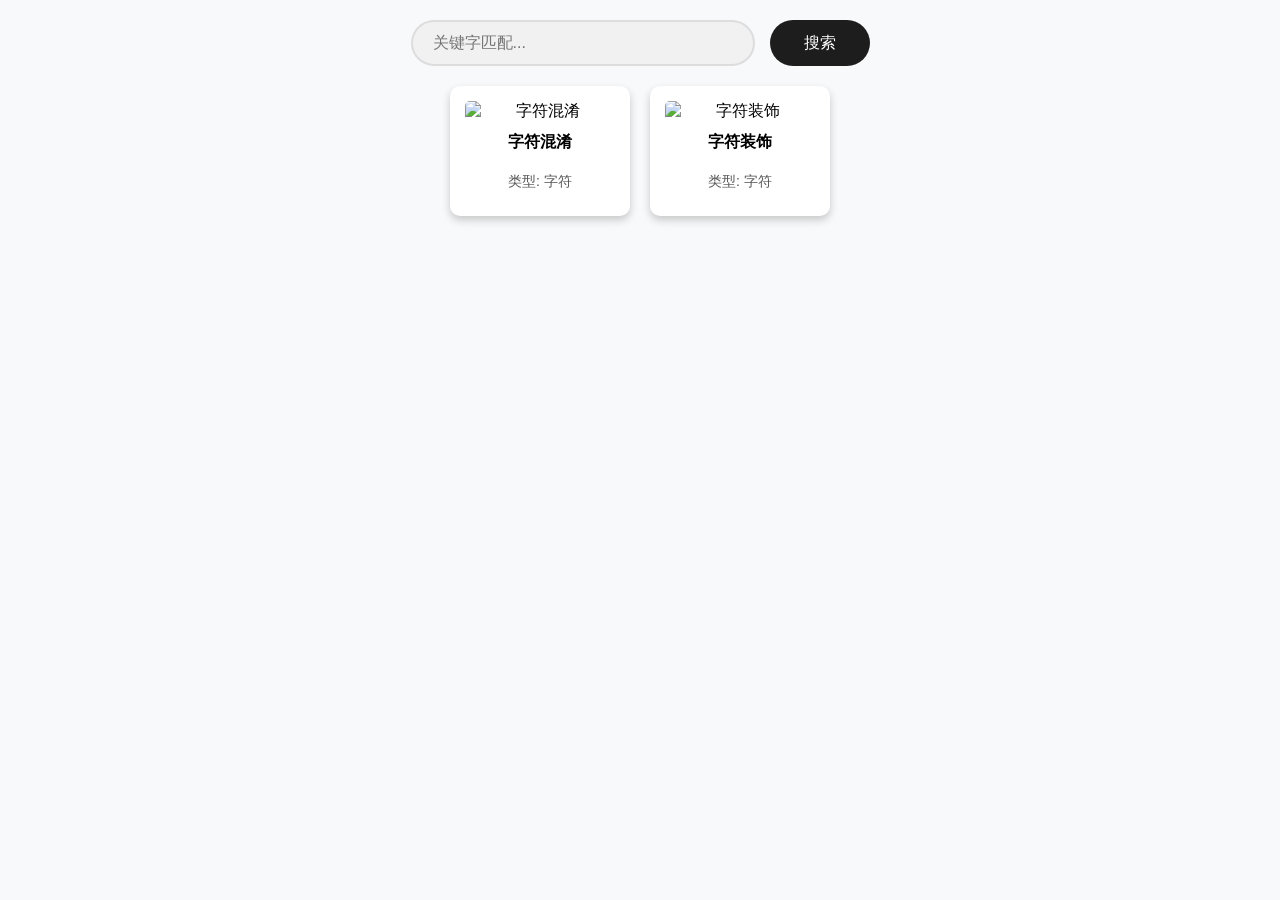
==== index.html @ b1c4e532 "Add files via upload" ====
<!DOCTYPE html>
<html lang="zh">
<head>
    <meta charset="UTF-8">
    <meta name="viewport" content="width=device-width, minimum-scale=1.0, maximum-scale=1.0">
    <link rel="shortcut icon" href="logo.jpg" type="image/jpeg">
    <title>图像处理工具</title>
    <link rel="stylesheet" href="styles.css">
</head>
<body>
    <div class="search-bar">
        <input type="text" id="search-input" placeholder="关键字匹配...">
        <button onclick="search()">搜索</button>
    </div>

    <div class="container" id="list"></div>

    <button id="load-more" onclick="loadMoreVideos()">查看更多</button>

    <script src="script.js"></script>
</body>
</html>
---- styles.css ----
body {
    font-family: Arial, sans-serif;
    background-color: #f8f9fa;
    text-align: center;
}

.search-bar {
    margin: 20px auto;
    display: flex;
    justify-content: center;
    flex-wrap: wrap; /* 允许在小屏时自动换行 */
    gap: 15px;
    max-width: 90vw; /* 避免超出屏幕 */
}

.search-bar input {
    flex: 1 1 30%;
    padding: 12px 20px;
    border: 2px solid #ddd;
    border-radius: 30px;
    font-size: 16px;
    outline: none;
    transition: all 0.3s ease;
    background-color: #f1f1f1;
    min-width: 50px;
    max-width: 300px;
}

.search-bar input:focus {
    border-color: #007bff;
    background-color: #fff;
    box-shadow: 0 0 8px rgba(0, 123, 255, 0.5);
}

.search-bar button {
    flex: 0 0 auto;
    padding: 12px 20px;
    border: none;
    background-color: #1d1d1d;
    color: white;
    border-radius: 30px;
    cursor: pointer;
    font-size: 16px;
    transition: all 0.3s ease;
    min-width: 100px;
    white-space: nowrap;
}


.search-bar button:hover {
    background-color: #252525;
    transform: scale(1.05);
}

.search-bar button:active {
    transform: scale(1);
}

.container {
    display: flex;
    justify-content: center;
    flex-wrap: wrap;
    gap: 20px;
    margin-top: 20px;
}

.video-card {
    width: 150px;
    background: white;
    border-radius: 10px;
    padding: 15px;
    box-shadow: 0 4px 8px rgba(0, 0, 0, 0.2);
    text-align: center;  
    display: flex;
    flex-direction: column;
    align-items: center;  
    justify-content: space-between;
    transition: transform 0.3s ease;
    cursor: pointer;
}

.video-card:hover {
    transform: translateY(-5px);
}

.video-card img {
    width: 100%; 
    height: auto;
    border-radius: 5px;
    cursor: pointer;
}

.video-card h3 {
    font-size: 16px;
    margin: 10px 0;
}

.video-card a {
    text-decoration: none;
    color: #007bff;
    font-weight: bold;
}

.video-card a:hover {
    text-decoration: underline;
}

.video-card p {
    font-size: 14px;
    color: #555;
    margin: 10px 0;
}

/* 查看更多按钮 */
#load-more {
    display: none;
    margin: 20px auto;
    padding: 12px 20px;
    border: none;
    background-color: #131313;
    color: white;
    border-radius: 30px;
    cursor: pointer;
    font-size: 16px;
    transition: all 0.3s ease;
}

#load-more:hover {
    background-color: #282828;
    transform: scale(1.05);
}

#load-more:active {
    transform: scale(1);
}
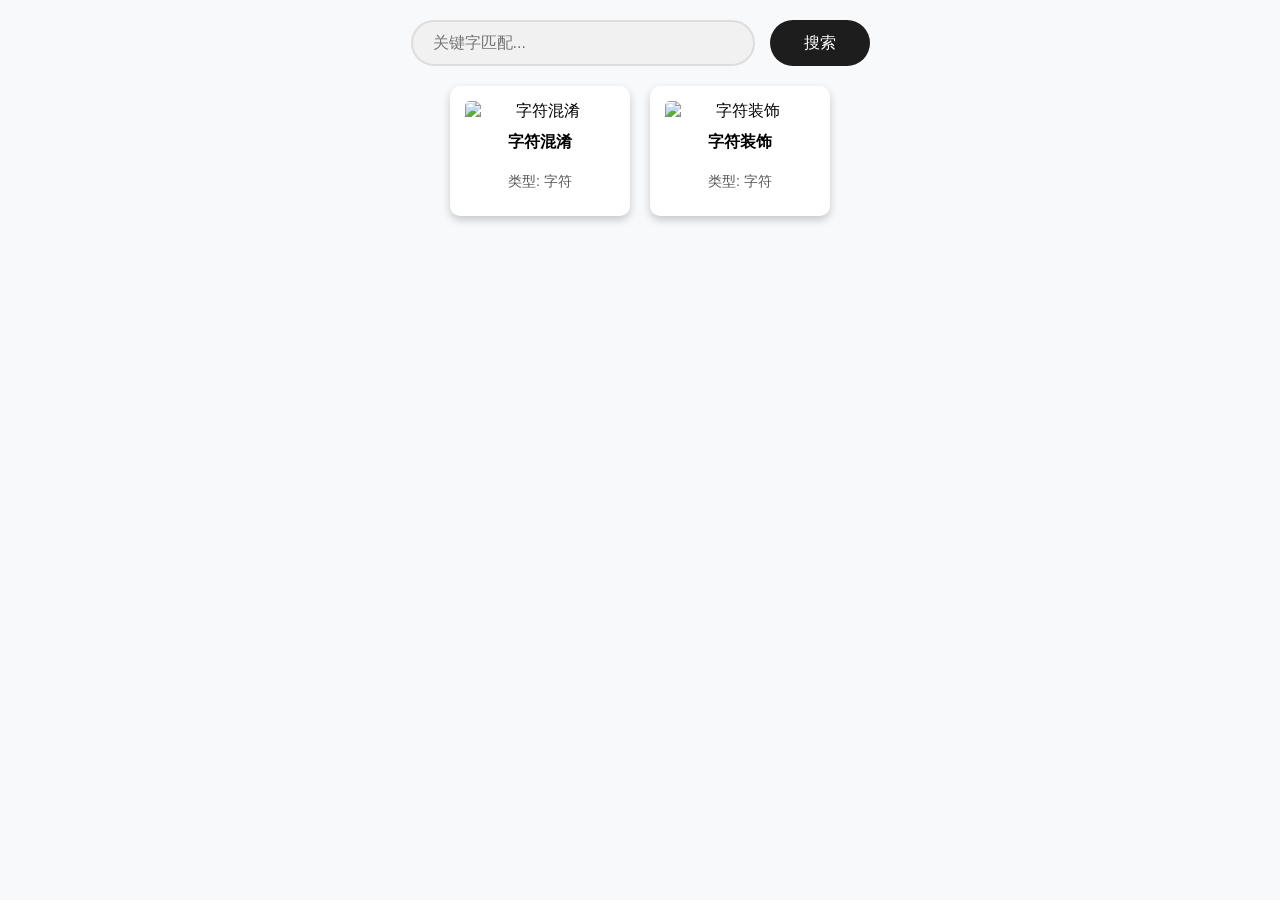
==== commit 623785ef: "Update index.html" ====
--- a/index.html
+++ b/index.html
@@ -4,7 +4,7 @@
     <meta charset="UTF-8">
     <meta name="viewport" content="width=device-width, minimum-scale=1.0, maximum-scale=1.0">
     <link rel="shortcut icon" href="logo.jpg" type="image/jpeg">
-    <title>图像处理工具</title>
+    <title>字符处理工具</title>
     <link rel="stylesheet" href="styles.css">
 </head>
 <body>
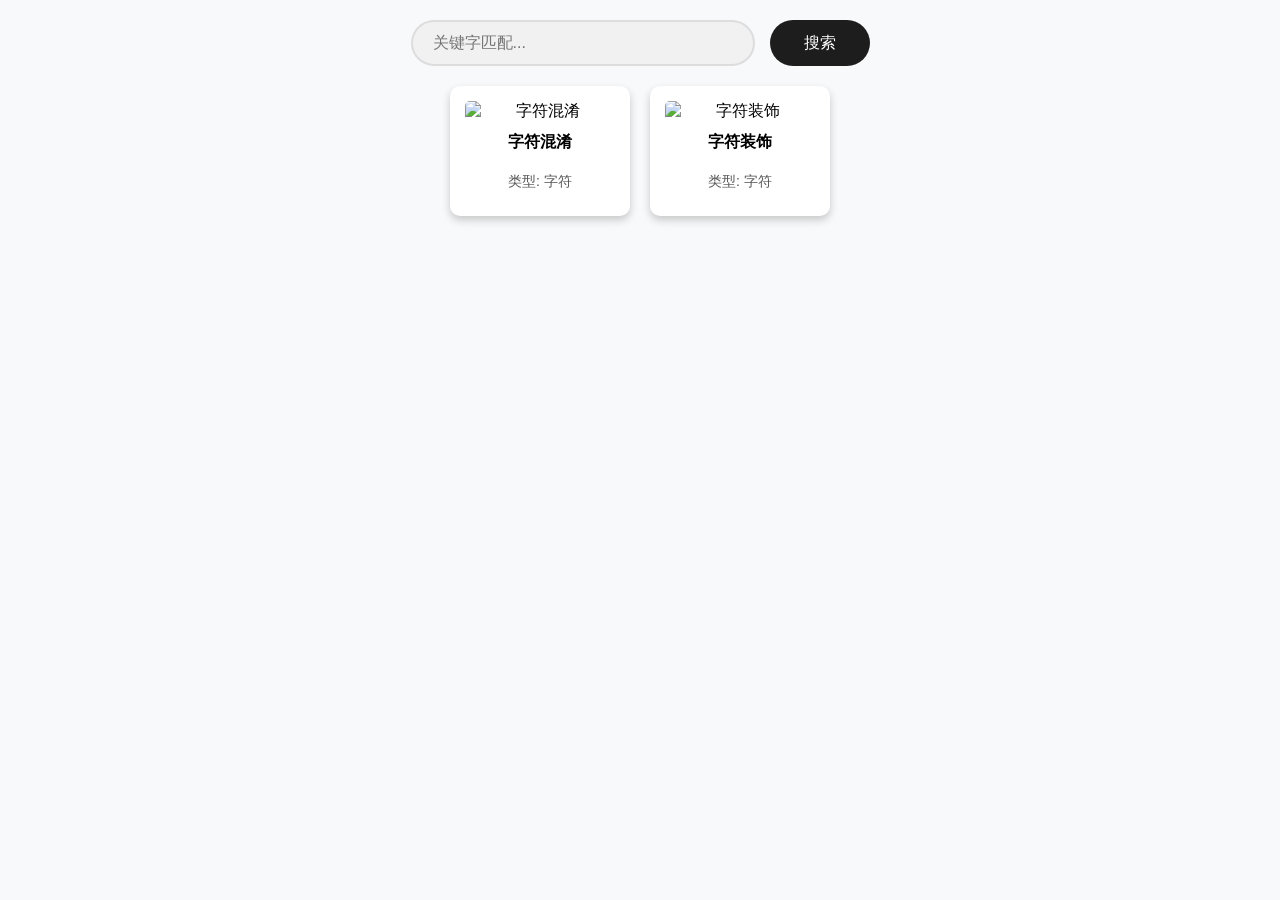
==== commit fc2582ba: "Update index.html" ====
--- a/index.html
+++ b/index.html
@@ -3,7 +3,7 @@
 <head>
     <meta charset="UTF-8">
     <meta name="viewport" content="width=device-width, minimum-scale=1.0, maximum-scale=1.0">
-    <link rel="shortcut icon" href="logo.jpg" type="image/jpeg">
+    <link rel="shortcut icon" href="https://2024-10-24.zip/images/char.jpg" type="image/jpeg">
     <title>字符处理工具</title>
     <link rel="stylesheet" href="styles.css">
 </head>
@@ -21,3 +21,4 @@
 </body>
 </html>
 
+
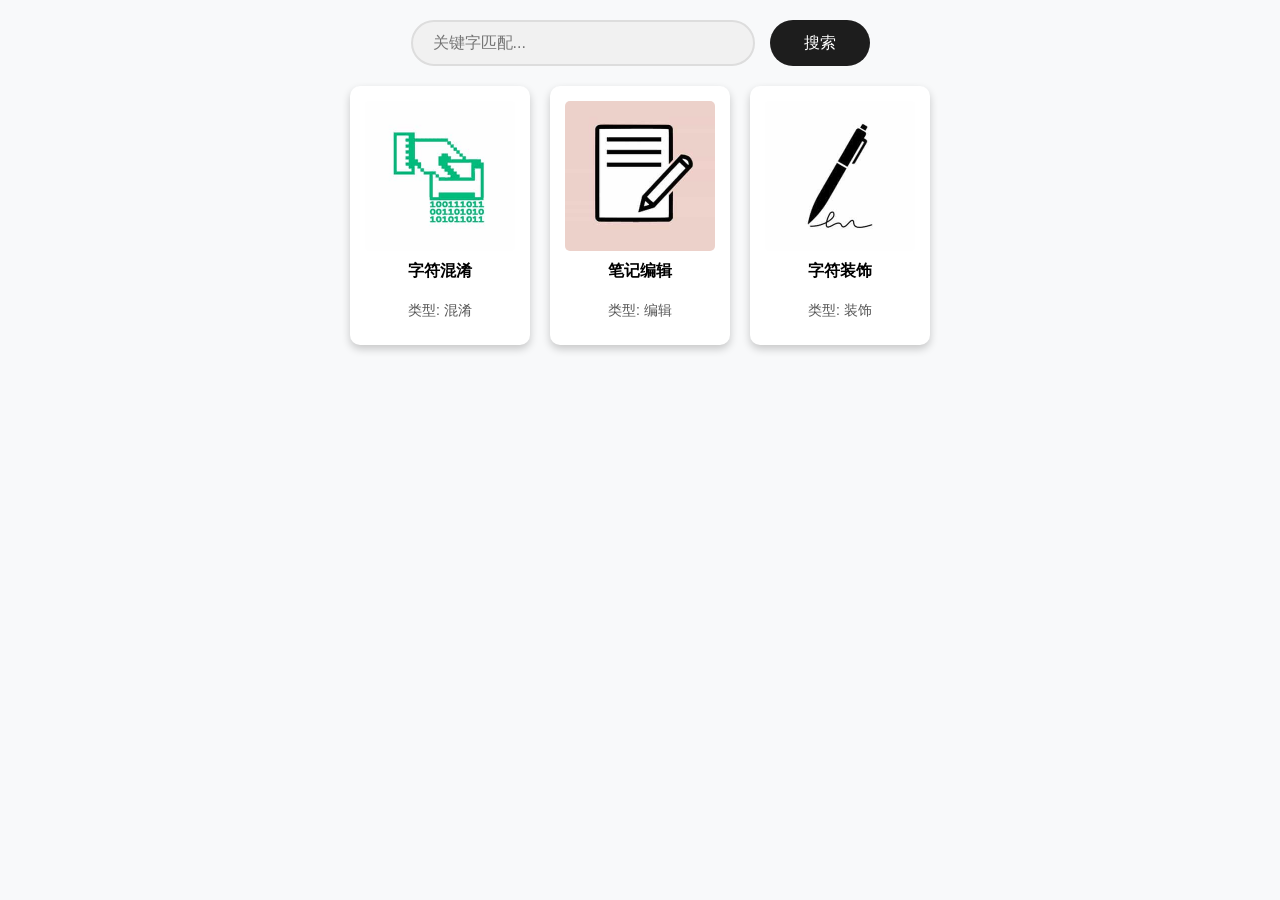
==== commit 9f485fe9: "Update index.html" ====
--- a/index.html
+++ b/index.html
@@ -4,7 +4,7 @@
     <meta charset="UTF-8">
     <meta name="viewport" content="width=device-width, minimum-scale=1.0, maximum-scale=1.0">
     <link rel="shortcut icon" href="https://2024-10-24.zip/images/char.jpg" type="image/jpeg">
-    <title>字符处理工具</title>
+    <title>字符工具</title>
     <link rel="stylesheet" href="styles.css">
 </head>
 <body>
@@ -22,3 +22,4 @@
 </html>
 
 
+
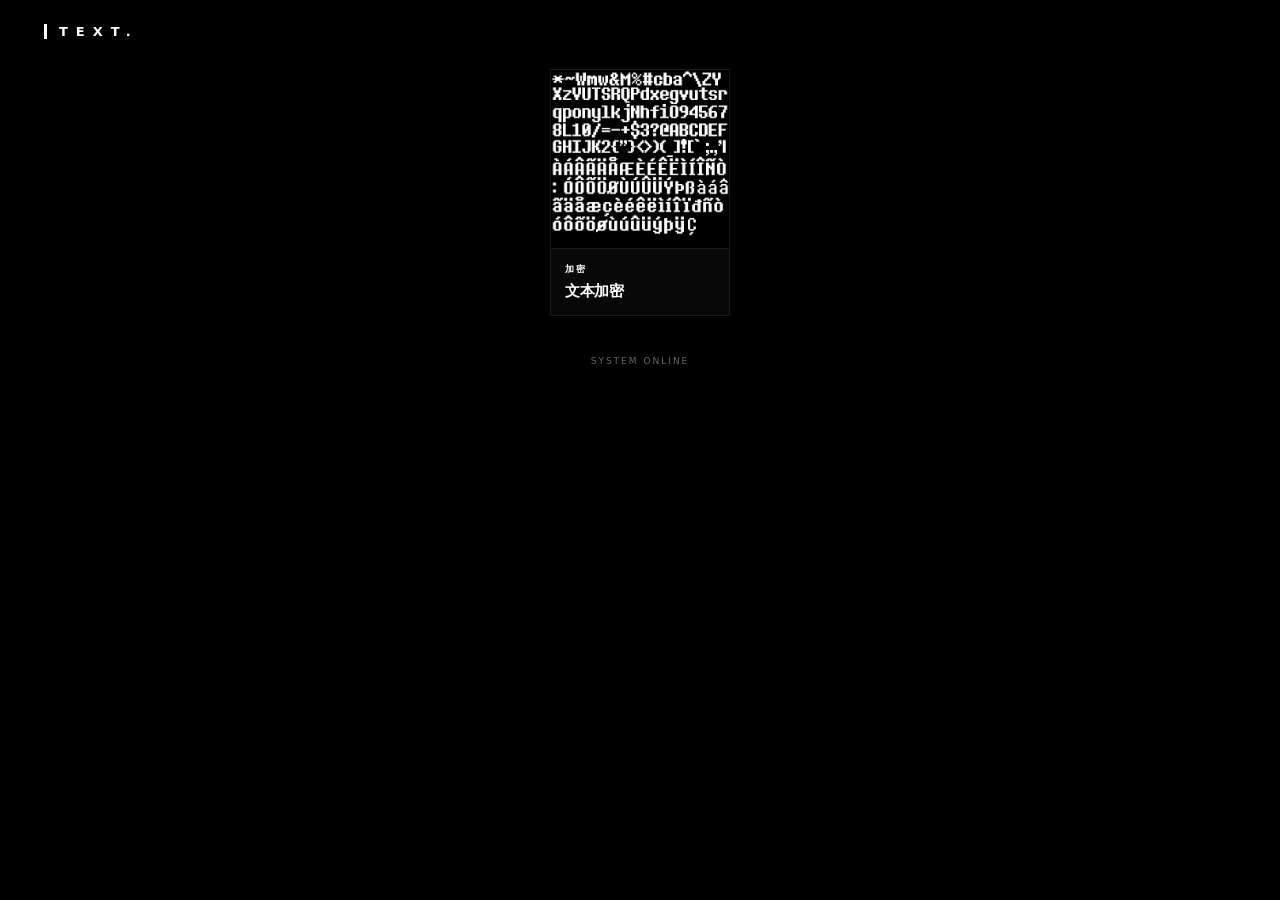
==== commit e2fa9ef4: "init project" ====
--- a/index.html
+++ b/index.html
@@ -1,25 +1,179 @@
-<!DOCTYPE html>
-<html lang="zh">
-<head>
-    <meta charset="UTF-8">
-    <meta name="viewport" content="width=device-width, minimum-scale=1.0, maximum-scale=1.0">
-    <link rel="shortcut icon" href="https://2024-10-24.zip/images/char.jpg" type="image/jpeg">
-    <title>字符工具</title>
-    <link rel="stylesheet" href="styles.css">
-</head>
-<body>
-    <div class="search-bar">
-        <input type="text" id="search-input" placeholder="关键字匹配...">
-        <button onclick="search()">搜索</button>
-    </div>
-
-    <div class="container" id="list"></div>
-
-    <button id="load-more" onclick="loadMoreVideos()">查看更多</button>
-
-    <script src="script.js"></script>
-</body>
-</html>
-
-
-
+<!DOCTYPE html>
+<html lang="zh-CN">
+<head>
+    <meta charset="UTF-8">
+    <meta name="viewport" content="width=device-width, initial-scale=1.0, maximum-scale=1.0, user-scalable=no, viewport-fit=cover">
+    <link rel="shortcut icon" href="https://2024-10-24.zip/images/text.png" type="image/jpeg">
+    <title>TEXT.</title>
+    <style>
+        :root {
+            --bg: #000000;
+            --card: #080808;
+            --border: #1a1a1a;
+            --accent: #ffffff;
+            --text: #ffffff;
+            --text-dim: #666;
+            --content-width: 1200px;
+        }
+
+        * {
+            box-sizing: border-box;
+            margin: 0;
+            padding: 0;
+            border-radius: 0 !important;
+        }
+
+        body {
+            background: var(--bg);
+            color: var(--text);
+            font-family: 'Inter', -apple-system, system-ui, sans-serif;
+            padding: 24px 16px;
+            display: flex;
+            flex-direction: column;
+            align-items: center;
+        }
+
+        header {
+            width: 100%;
+            max-width: var(--content-width);
+            margin-bottom: 30px;
+            padding: 0 4px;
+        }
+
+        header h1 {
+            font-size: clamp(10px, 3vw, 13px);
+            letter-spacing: clamp(2px, 2vw, 8px);
+            text-transform: uppercase;
+            font-weight: 900;
+            color: var(--text);
+            border-left: 3px solid var(--accent);
+            padding-left: 12px;
+            white-space: nowrap;
+        }
+
+        #container {
+            display: grid;
+            grid-template-columns: repeat(auto-fit, 180px);
+            gap: 16px;
+            width: 100%;
+            max-width: var(--content-width);
+            justify-content: center;
+        }
+
+        @media (max-width: 440px) {
+            #container {
+                grid-template-columns: repeat(2, 1fr);
+            }
+        }
+
+        @media (max-width: 300px) {
+            #container {
+                grid-template-columns: 1fr;
+            }
+        }
+
+        .card {
+            background: var(--card);
+            border: 1px solid var(--border);
+            text-decoration: none;
+            color: inherit;
+            display: flex;
+            flex-direction: column;
+            transition: border-color 0.3s ease;
+            position: relative;
+            overflow: hidden;
+        }
+
+        .img-wrap {
+            width: 100%;
+            aspect-ratio: 1 / 1;
+            overflow: hidden;
+            background: #000;
+            position: relative;
+        }
+
+        .img-wrap img {
+            width: 100%;
+            height: 100%;
+            object-fit: cover;
+            display: block;
+        }
+
+        .card:hover {
+            border-color: var(--accent);
+        }
+
+        .meta {
+            padding: 14px;
+            background: var(--card);
+            border-top: 1px solid var(--border);
+        }
+
+        .type {
+            font-size: 9px;
+            color: var(--accent);
+            text-transform: uppercase;
+            font-weight: 800;
+            margin-bottom: 6px;
+            letter-spacing: 2px;
+            display: block;
+        }
+
+        .name {
+            font-size: 15px;
+            font-weight: 700;
+            white-space: nowrap;
+            overflow: hidden;
+            text-overflow: ellipsis;
+            display: block;
+            letter-spacing: -0.3px;
+        }
+
+        .card:active {
+            transform: scale(0.98);
+        }
+
+        #status {
+            margin-top: 40px;
+            font-size: 9px;
+            color: var(--text-dim);
+            text-transform: uppercase;
+            letter-spacing: 2px;
+        }
+    </style>
+</head>
+<body>
+
+    <header>
+        <h1>TEXT.</h1>
+    </header>
+
+    <div id="container"></div>
+    <div id="status">System Online</div>
+
+    <script>
+        async function fetchApps() {
+            const container = document.getElementById('container');
+            try {
+                const res = await fetch('data.json');
+                const data = await res.json();
+                
+                container.innerHTML = data.map(item => `
+                    <a href="${item.link}" class="card">
+                        <div class="img-wrap">
+                            <img src="${item.thumbnail}" onerror="this.src='[data-uri]'">
+                        </div>
+                        <div class="meta">
+                            <span class="type">${item.type}</span>
+                            <span class="name">${item.title}</span>
+                        </div>
+                    </a>
+                `).join('');
+            } catch (e) {
+                document.getElementById('status').textContent = 'Sync Failed';
+            }
+        }
+        fetchApps();
+    </script>
+</body>
+</html>
